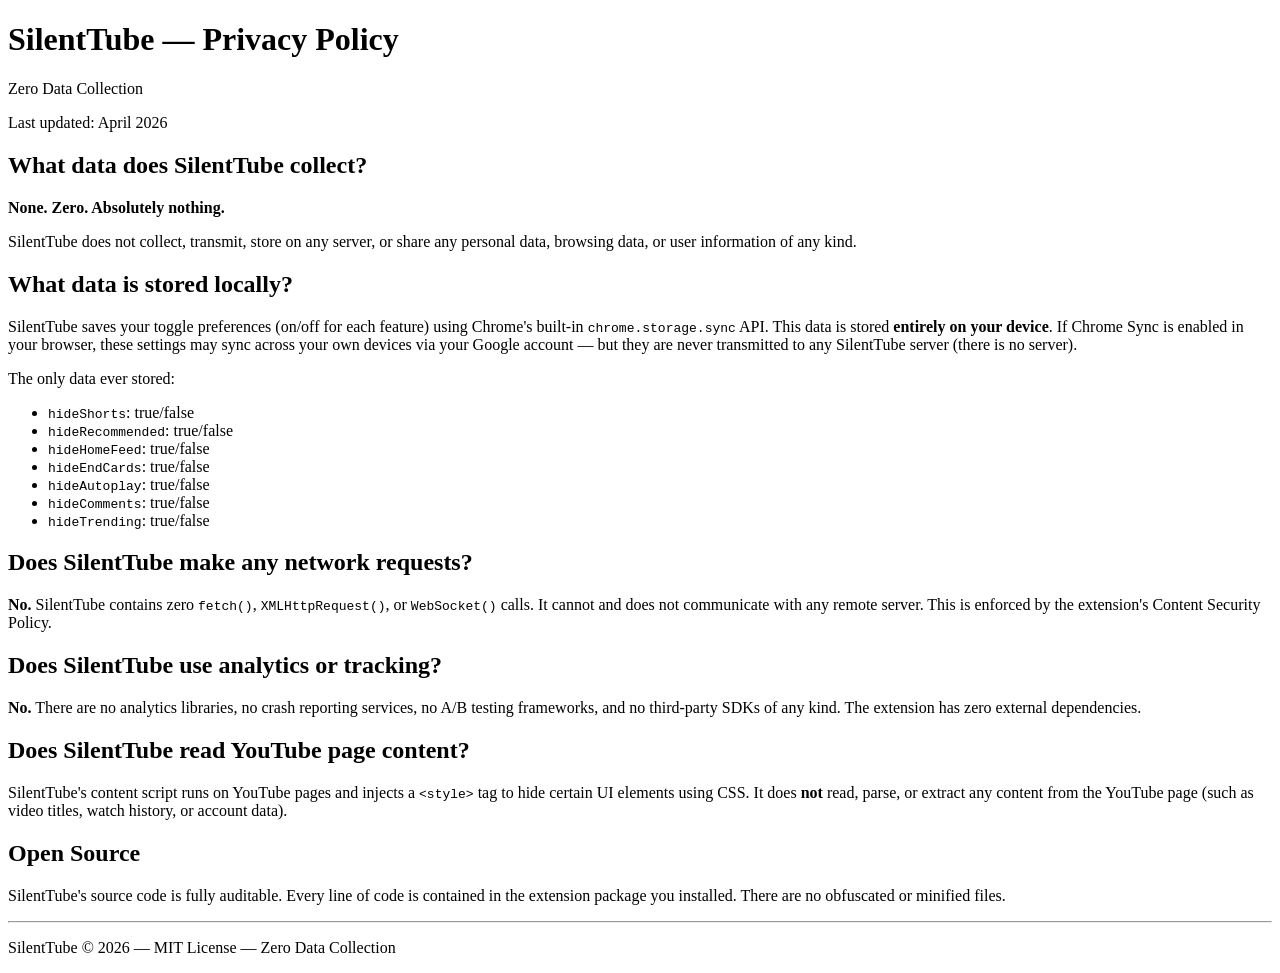
==== privacy.html @ e56a7e95 "feat: initial release of SilentTube v1.0.0 - Manifest V3 Chrome extension with minimum permissions (" ====
<!DOCTYPE html>
<html lang="en">
<head>
    <meta charset="UTF-8">
    <meta name="viewport" content="width=device-width, initial-scale=1.0">
    <meta http-equiv="Content-Security-Policy"
          content="default-src 'none'; style-src 'self'; img-src 'self' data:; connect-src 'none';">
    <title>SilentTube – Privacy Policy</title>
    <style>
        /* Intentionally minimal — this is a standalone, offline document */
        body {
            font-family: 'Segoe UI', Roboto, Helvetica, Arial, sans-serif;
            background: #0f0f0f;
            color: #ebebeb;
            max-width: 600px;
            margin: 40px auto;
            padding: 0 24px;
            line-height: 1.7;
        }
        h1 { color: #ff0000; font-size: 22px; margin-bottom: 8px; }
        h2 { color: #cccccc; font-size: 16px; margin-top: 24px; }
        p  { color: #aaaaaa; margin-top: 8px; }
        .badge {
            display: inline-block;
            background: #ff0000;
            color: #fff;
            font-size: 11px;
            font-weight: 700;
            padding: 2px 10px;
            border-radius: 100px;
            letter-spacing: 1px;
            text-transform: uppercase;
            margin-bottom: 16px;
        }
        hr { border: none; border-top: 1px solid #333; margin: 32px 0; }
    </style>
</head>
<body>
    <h1>SilentTube — Privacy Policy</h1>
    <span class="badge">Zero Data Collection</span>

    <p>Last updated: April 2026</p>

    <h2>What data does SilentTube collect?</h2>
    <p><strong>None. Zero. Absolutely nothing.</strong></p>
    <p>
        SilentTube does not collect, transmit, store on any server, or share
        any personal data, browsing data, or user information of any kind.
    </p>

    <h2>What data is stored locally?</h2>
    <p>
        SilentTube saves your toggle preferences (on/off for each feature)
        using Chrome's built-in <code>chrome.storage.sync</code> API.
        This data is stored <strong>entirely on your device</strong>.
        If Chrome Sync is enabled in your browser, these settings may sync
        across your own devices via your Google account — but they are
        never transmitted to any SilentTube server (there is no server).
    </p>
    <p>
        The only data ever stored:
    </p>
    <ul style="color: #aaa; padding-left: 20px; margin-top: 8px;">
        <li><code>hideShorts</code>: true/false</li>
        <li><code>hideRecommended</code>: true/false</li>
        <li><code>hideHomeFeed</code>: true/false</li>
        <li><code>hideEndCards</code>: true/false</li>
        <li><code>hideAutoplay</code>: true/false</li>
        <li><code>hideComments</code>: true/false</li>
        <li><code>hideTrending</code>: true/false</li>
    </ul>

    <h2>Does SilentTube make any network requests?</h2>
    <p>
        <strong>No.</strong> SilentTube contains zero <code>fetch()</code>,
        <code>XMLHttpRequest()</code>, or <code>WebSocket()</code> calls.
        It cannot and does not communicate with any remote server.
        This is enforced by the extension's Content Security Policy.
    </p>

    <h2>Does SilentTube use analytics or tracking?</h2>
    <p>
        <strong>No.</strong> There are no analytics libraries, no crash reporting
        services, no A/B testing frameworks, and no third-party SDKs of any kind.
        The extension has zero external dependencies.
    </p>

    <h2>Does SilentTube read YouTube page content?</h2>
    <p>
        SilentTube's content script runs on YouTube pages and injects a
        <code>&lt;style&gt;</code> tag to hide certain UI elements using CSS.
        It does <strong>not</strong> read, parse, or extract any content from
        the YouTube page (such as video titles, watch history, or account data).
    </p>

    <h2>Open Source</h2>
    <p>
        SilentTube's source code is fully auditable. Every line of code is
        contained in the extension package you installed. There are no
        obfuscated or minified files.
    </p>

    <hr>
    <p style="font-size: 12px; color: #555;">
        SilentTube &copy; 2026 &mdash; MIT License &mdash; Zero Data Collection
    </p>
</body>
</html>
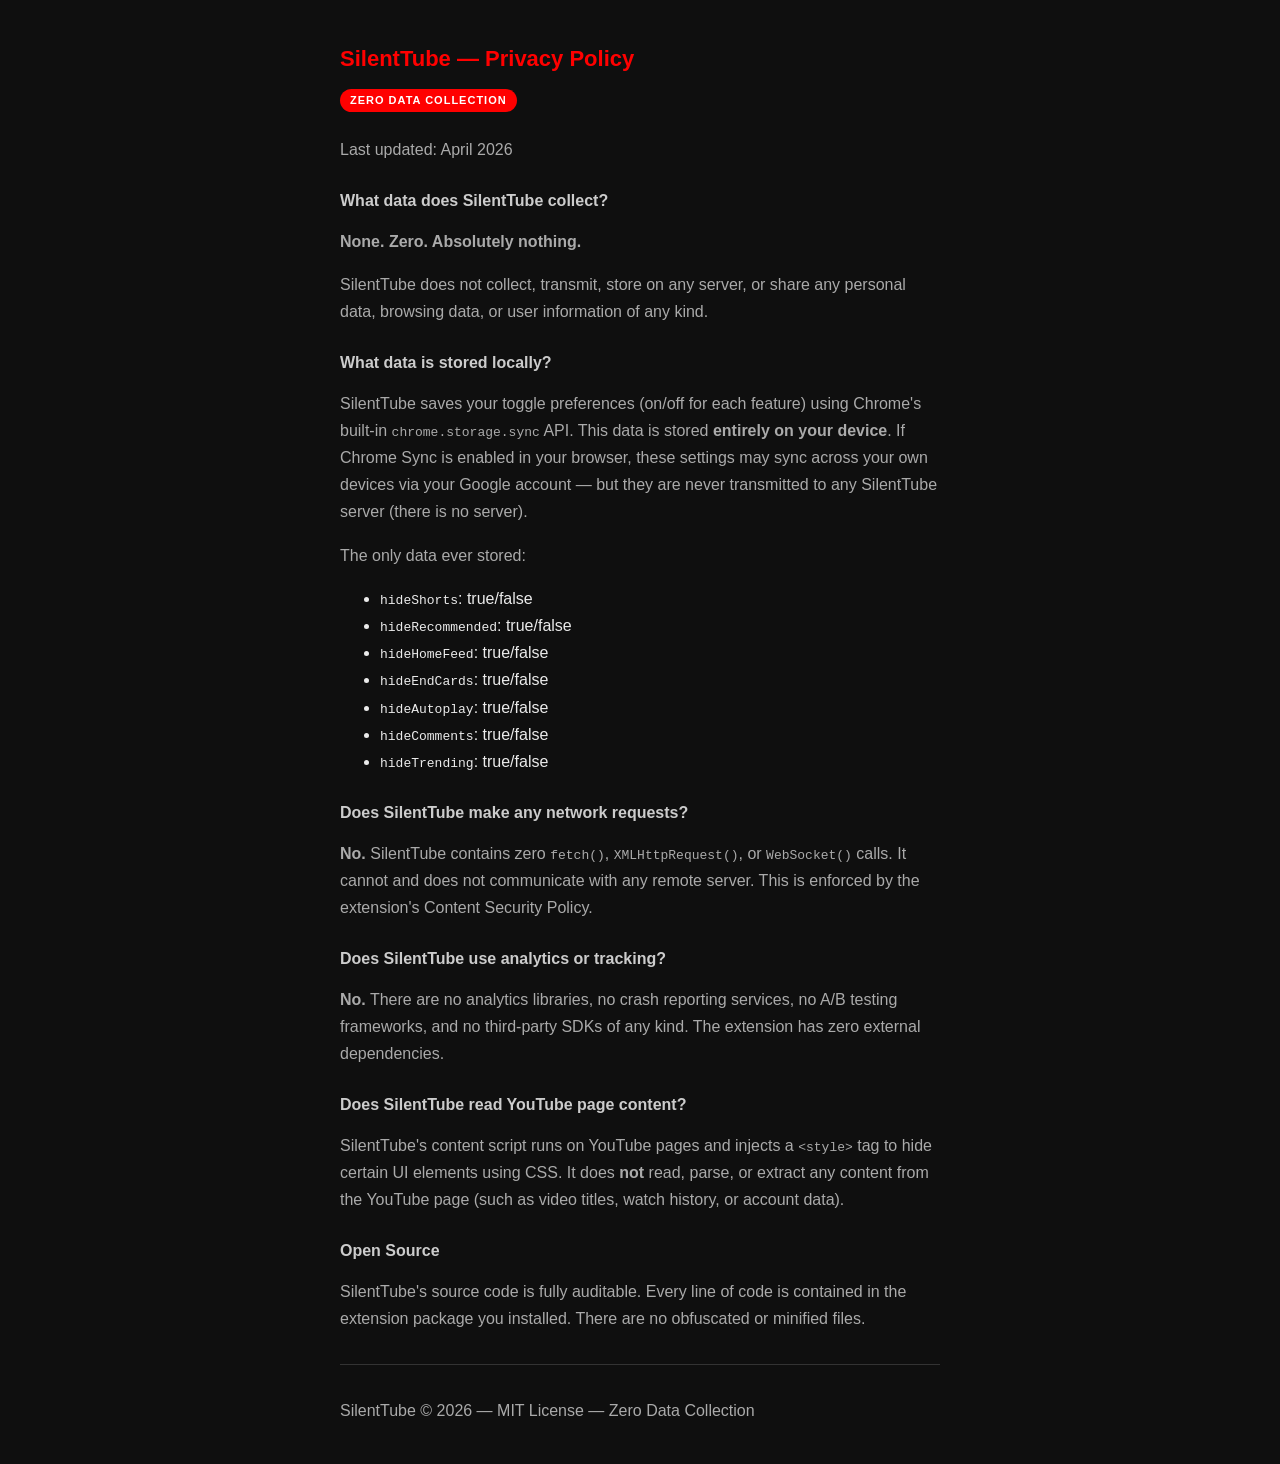
==== commit 3f441d22: "fix(security): Move privacy inline styles to external CSS — closes SEC-002" ====
--- a/privacy.html
+++ b/privacy.html
@@ -6,34 +6,7 @@
     <meta http-equiv="Content-Security-Policy"
           content="default-src 'none'; style-src 'self'; img-src 'self' data:; connect-src 'none';">
     <title>SilentTube – Privacy Policy</title>
-    <style>
-        /* Intentionally minimal — this is a standalone, offline document */
-        body {
-            font-family: 'Segoe UI', Roboto, Helvetica, Arial, sans-serif;
-            background: #0f0f0f;
-            color: #ebebeb;
-            max-width: 600px;
-            margin: 40px auto;
-            padding: 0 24px;
-            line-height: 1.7;
-        }
-        h1 { color: #ff0000; font-size: 22px; margin-bottom: 8px; }
-        h2 { color: #cccccc; font-size: 16px; margin-top: 24px; }
-        p  { color: #aaaaaa; margin-top: 8px; }
-        .badge {
-            display: inline-block;
-            background: #ff0000;
-            color: #fff;
-            font-size: 11px;
-            font-weight: 700;
-            padding: 2px 10px;
-            border-radius: 100px;
-            letter-spacing: 1px;
-            text-transform: uppercase;
-            margin-bottom: 16px;
-        }
-        hr { border: none; border-top: 1px solid #333; margin: 32px 0; }
-    </style>
+    <link rel="stylesheet" href="privacy.css">
 </head>
 <body>
     <h1>SilentTube — Privacy Policy</h1>
--- a/privacy.css
+++ b/privacy.css
@@ -0,0 +1,26 @@
+/* Intentionally minimal � this is a standalone, offline document */
+body {
+    font-family: 'Segoe UI', Roboto, Helvetica, Arial, sans-serif;
+    background: #0f0f0f;
+    color: #ebebeb;
+    max-width: 600px;
+    margin: 40px auto;
+    padding: 0 24px;
+    line-height: 1.7;
+}
+h1 { color: #ff0000; font-size: 22px; margin-bottom: 8px; }
+h2 { color: #cccccc; font-size: 16px; margin-top: 24px; }
+p  { color: #aaaaaa; margin-top: 8px; }
+.badge {
+    display: inline-block;
+    background: #ff0000;
+    color: #fff;
+    font-size: 11px;
+    font-weight: 700;
+    padding: 2px 10px;
+    border-radius: 100px;
+    letter-spacing: 1px;
+    text-transform: uppercase;
+    margin-bottom: 16px;
+}
+hr { border: none; border-top: 1px solid #333; margin: 32px 0; }
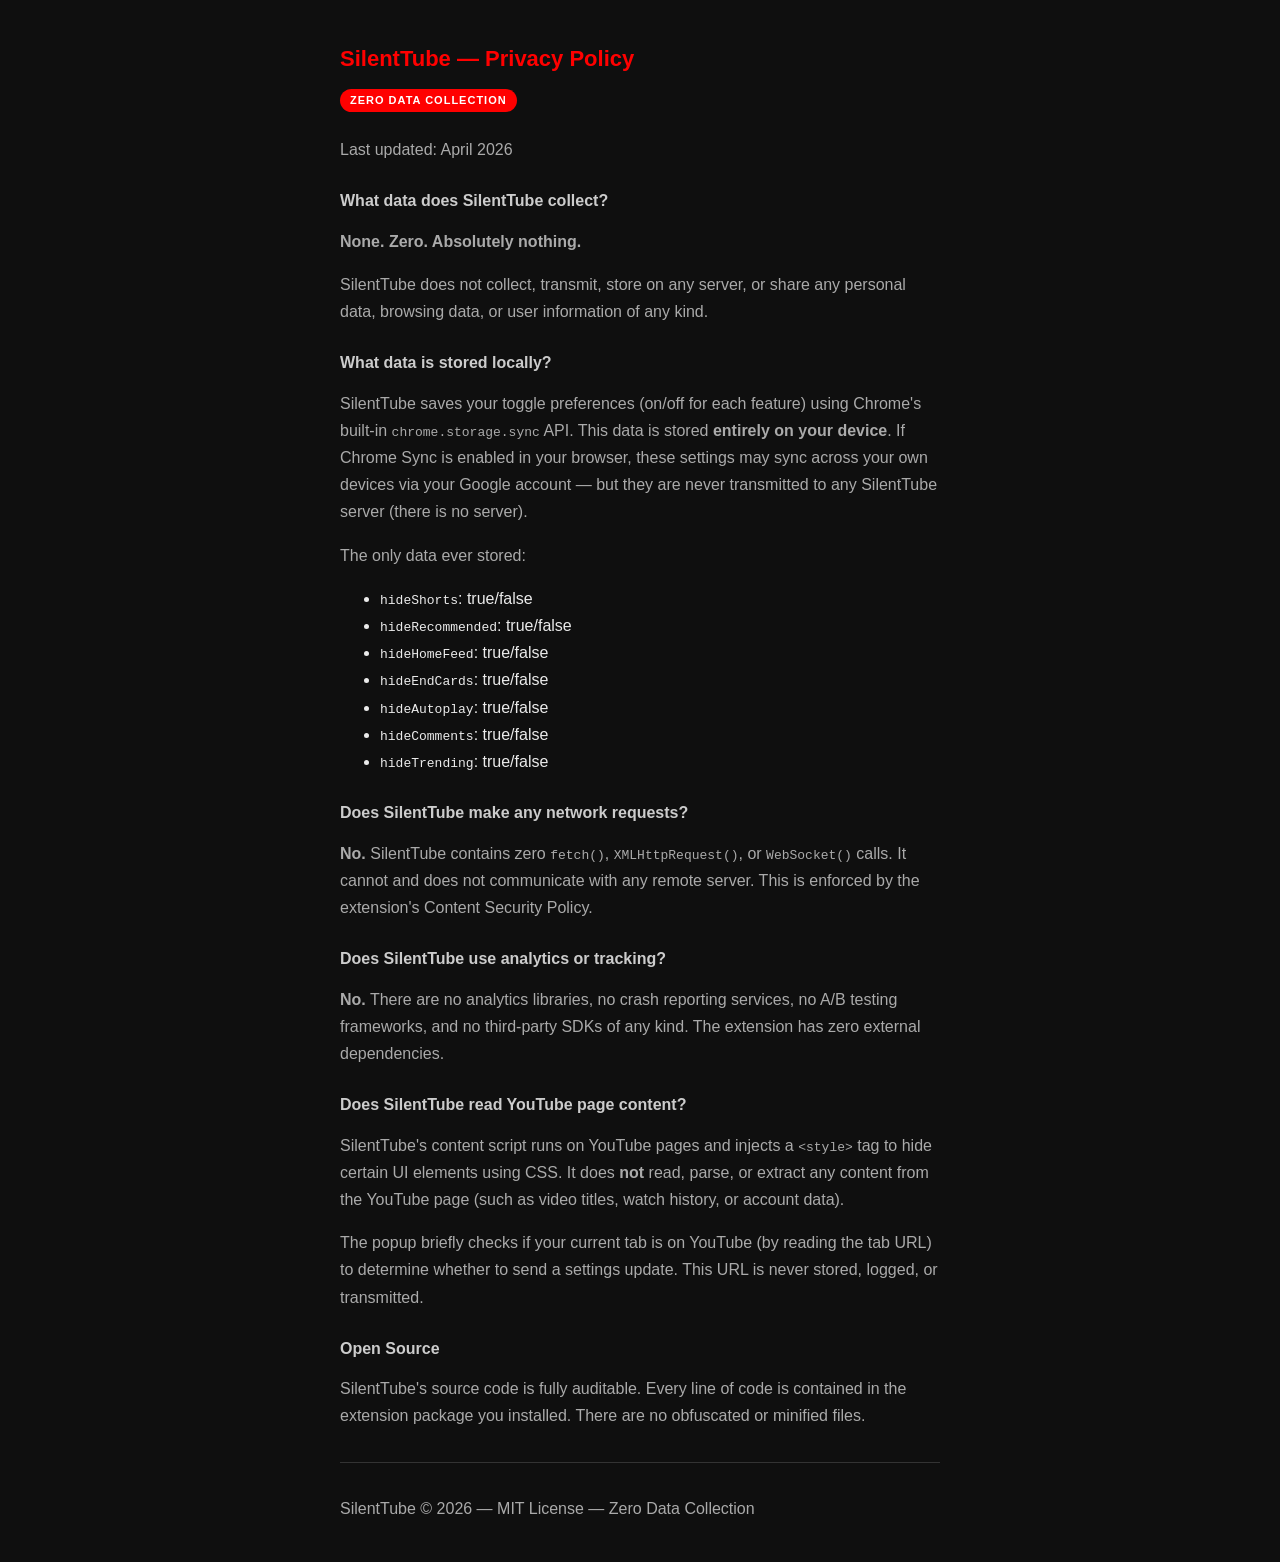
==== commit 7a060ac0: "docs: Fix activeTab claim and update privacy disclosure — closes REL-006, PRIV-001" ====
--- a/privacy.html
+++ b/privacy.html
@@ -65,6 +65,10 @@
         It does <strong>not</strong> read, parse, or extract any content from
         the YouTube page (such as video titles, watch history, or account data).
     </p>
+    <p>
+        The popup briefly checks if your current tab is on YouTube (by reading the tab URL)
+        to determine whether to send a settings update. This URL is never stored, logged, or transmitted.
+    </p>
 
     <h2>Open Source</h2>
     <p>
